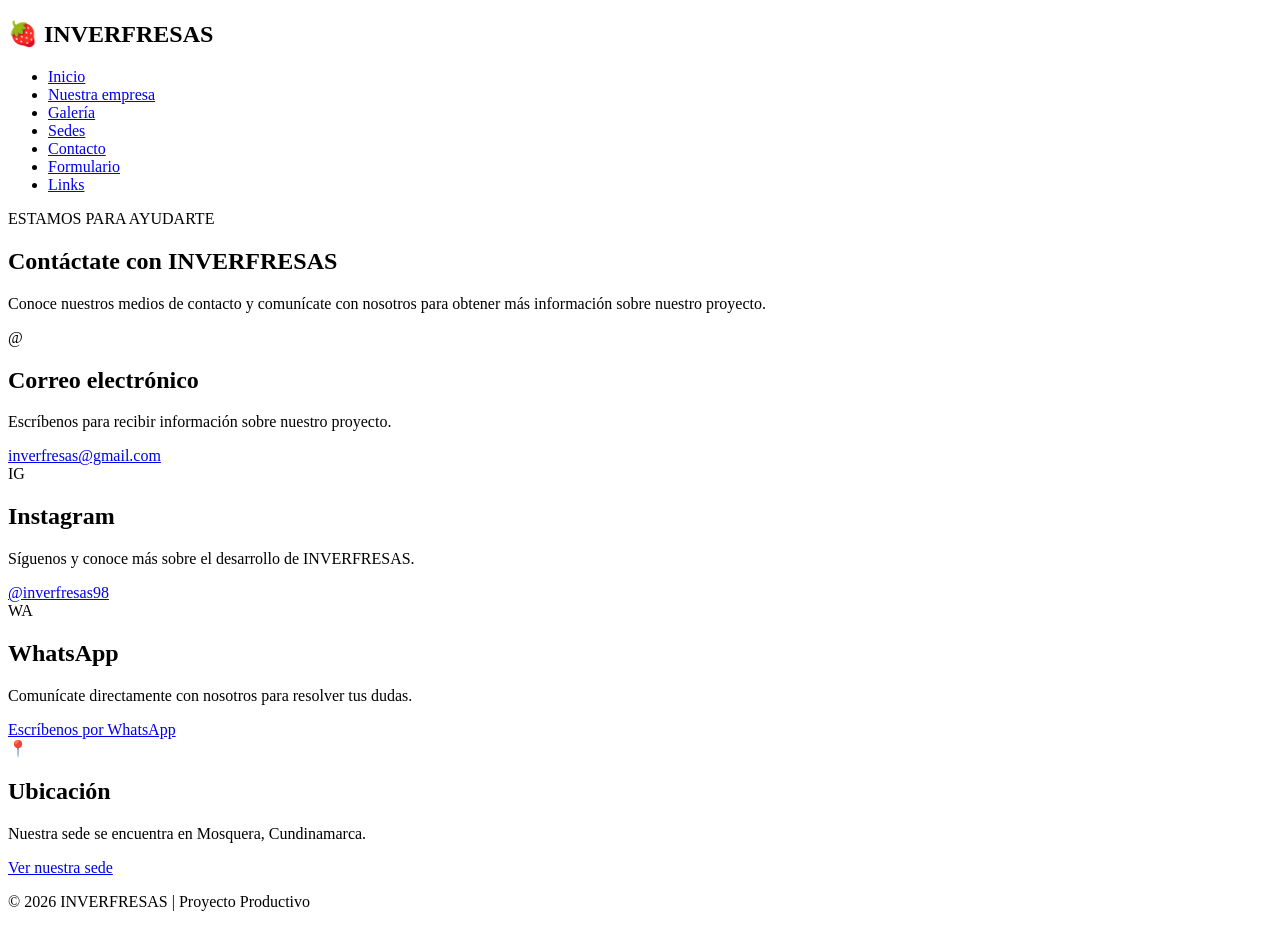
==== contacto.html @ eff29da8 "Add files via upload" ====
<!DOCTYPE html>
<html lang="es">

<head>
    <meta charset="UTF-8">
    <meta name="viewport" content="width=device-width, initial-scale=1.0">
    <title>Contacto | INVERFRESAS</title>
    <link rel="stylesheet" href="css/style.css">
</head>

<body>

    <header>
        <nav>

            <h2>🍓 INVERFRESAS</h2>

            <ul>
                <li><a href="index.html">Inicio</a></li>
                <li><a href="empresa.html">Nuestra empresa</a></li>
                <li><a href="galeria.html">Galería</a></li>
                <li><a href="sedes.html">Sedes</a></li>
                <li><a href="contacto.html" class="activo">Contacto</a></li>
                <li><a href="formulario.html">Formulario</a></li>
                <li><a href="links.html">Links</a></li>
            </ul>

        </nav>
    </header>


    <main>

        <section class="contacto">

            <div class="titulo-contacto">

                <p class="subtitulo">ESTAMOS PARA AYUDARTE</p>

                <h1>Contáctate con <span>INVERFRESAS</span></h1>

                <p>
                    Conoce nuestros medios de contacto y comunícate
                    con nosotros para obtener más información sobre
                    nuestro proyecto.
                </p>

            </div>


            <div class="contacto-grid">

                <div class="tarjeta-contacto">

                    <div class="icono-contacto">
                        @
                    </div>

                    <h2>Correo electrónico</h2>

                    <p>
                        Escríbenos para recibir información
                        sobre nuestro proyecto.
                    </p>

                    <a href="mailto:inverfresas@gmail.com">
                        inverfresas@gmail.com
                    </a>

                </div>


                <div class="tarjeta-contacto">

                    <div class="icono-contacto">
                        IG
                    </div>

                    <h2>Instagram</h2>

                    <p>
                        Síguenos y conoce más sobre el desarrollo
                        de INVERFRESAS.
                    </p>

                    <a href="#" target="_blank">
                        @inverfresas98
                    </a>

                </div>


                <div class="tarjeta-contacto">

                    <div class="icono-contacto">
                        WA
                    </div>

                    <h2>WhatsApp</h2>

                    <p>
                        Comunícate directamente con nosotros
                        para resolver tus dudas.
                    </p>

                    <a href="#" target="_blank">
                        Escríbenos por WhatsApp
                    </a>

                </div>


                <div class="tarjeta-contacto">

                    <div class="icono-contacto">
                        📍
                    </div>

                    <h2>Ubicación</h2>

                    <p>
                        Nuestra sede se encuentra en
                        Mosquera, Cundinamarca.
                    </p>

                    <a href="sedes.html">
                        Ver nuestra sede
                    </a>

                </div>

            </div>

        </section>

    </main>


    <footer>

        <p>
            © 2026 INVERFRESAS | Proyecto Productivo
        </p>

    </footer>
    <script src="java/script.js"></script>


</body>

</html>
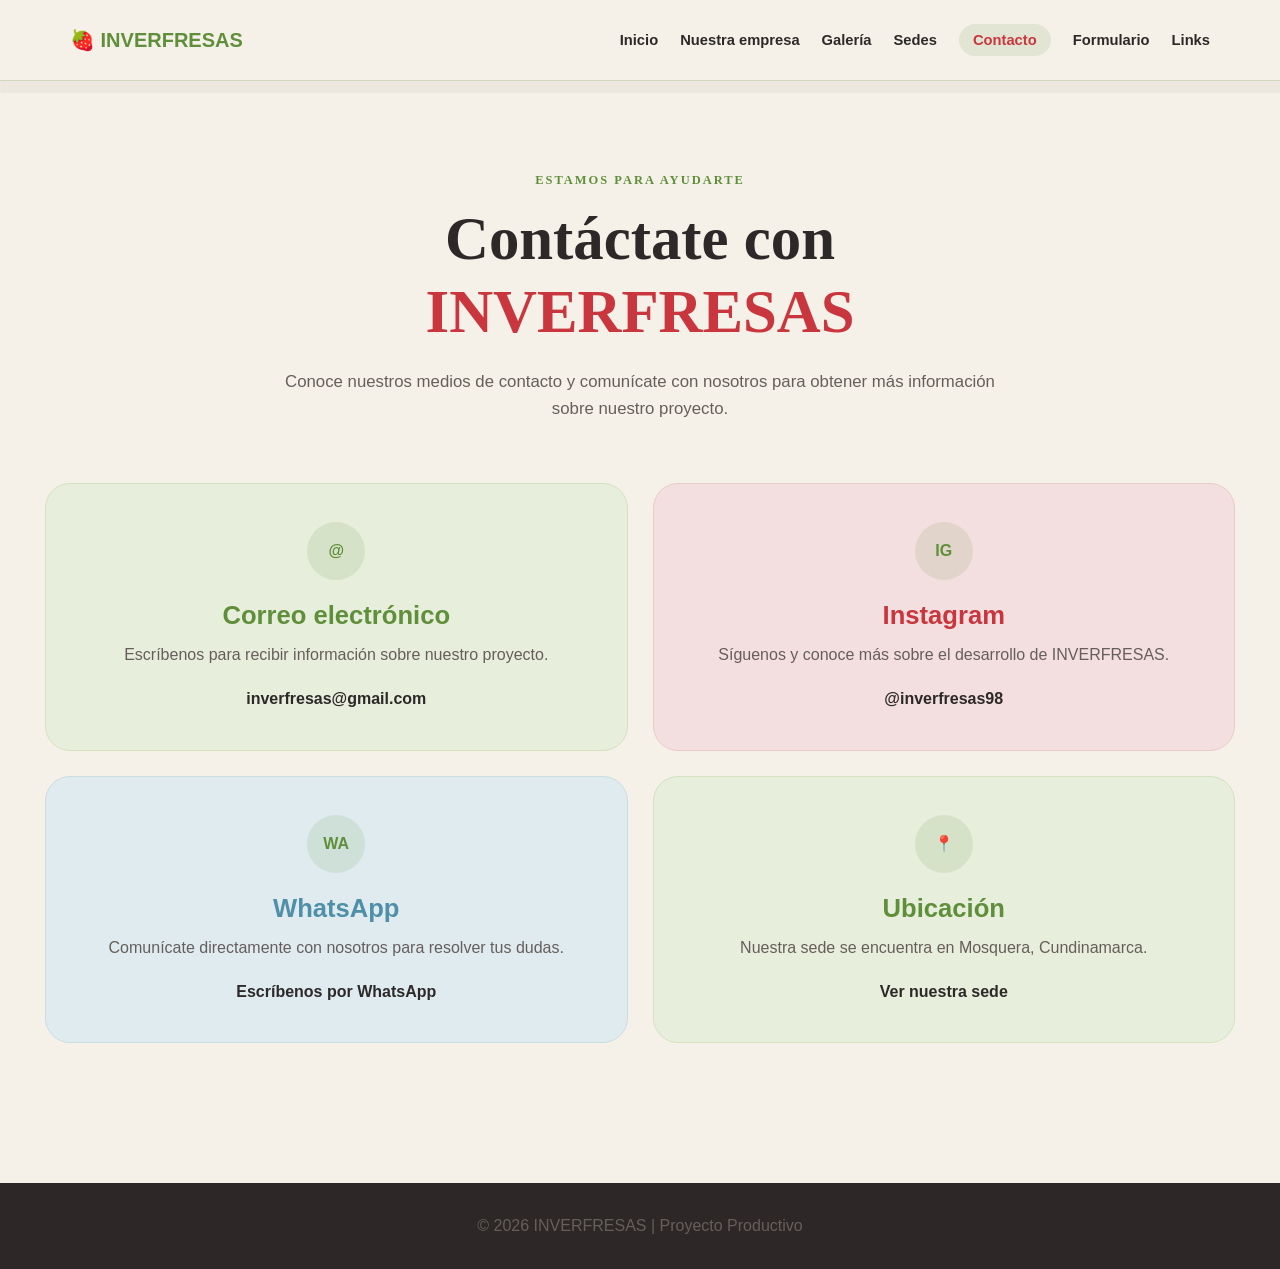
==== commit a0f01cfb: "Update contacto.html" ====
--- a/contacto.html
+++ b/contacto.html
@@ -5,7 +5,7 @@
     <meta charset="UTF-8">
     <meta name="viewport" content="width=device-width, initial-scale=1.0">
     <title>Contacto | INVERFRESAS</title>
-    <link rel="stylesheet" href="css/style.css">
+    <link rel="stylesheet" href="style.css">
 </head>
 
 <body>
@@ -148,4 +148,4 @@
 
 </body>
 
-</html>+</html>
--- a/style.css
+++ b/style.css
@@ -0,0 +1,1380 @@
+
+
+* {
+    margin: 0;
+    padding: 0;
+    box-sizing: border-box;
+}
+
+html {
+    scroll-behavior: smooth;
+}
+
+body {
+    font-family: Arial, Helvetica, sans-serif;
+    background: #F5F1E8;
+    color: #2D2928;
+    line-height: 1.6;
+}
+body > h1 {
+    text-align: center;
+    font-size: 4.5rem;
+    color: #c9363E;
+    margin: 25px 0 15px;
+    font-weight: 800;
+    letter-spacing: -1px;
+}
+
+
+
+header {
+    width: 100%;
+    background: #F5F1E8;
+    border-bottom: 1px solid rgba(95, 143, 58, 0.25);
+    position: sticky;
+    top: 0;
+    z-index: 1000;
+    box-shadow: 0.3px 12px rgba(45, 41, 40, 0.04);
+}
+
+nav {
+    max-width: 1200px;
+    margin: auto;
+    min-height: 80px;
+    padding: 15px 30px;
+
+    display: flex;
+    align-items: center;
+    justify-content: space-between;
+    gap: 25px;
+}
+
+nav h2 {
+    color: #5F8F3A;
+    font-size: 1.25rem;
+    white-space: nowrap;
+}
+
+nav ul {
+    list-style: none;
+
+    display: flex;
+    align-items: center;
+    justify-content: flex-end;
+    gap: 22px;
+}
+
+nav a {
+    text-decoration: none;
+    color: #2D2928;
+    font-size: 0.92rem;
+    font-weight: 600;
+    transition: 0.3s ease;
+}
+
+nav a:hover {
+    color: #5F8F3A;
+}
+
+nav a.activo {
+    color:#C9363E;
+    background: rgba(95, 143, 58, 0.12);
+    padding: 8px 14px;
+    border-radius: 20px;
+    font-weight: 700;
+}
+
+main {
+    width: 100%;
+}
+
+section {
+    max-width: 1200px;
+    margin: auto;
+    padding: 90px 30px;
+}
+
+.subtitulo {
+    color: #5F8F3A;
+    font-size: 0.78rem;
+    font-weight: bold;
+    font-family: serif;
+    letter-spacing: 2px;
+    margin-bottom: 12px;
+}
+
+h1,
+h2,
+h3 {
+    line-height: 1.2;
+}
+
+p {
+    color: #665e5b;
+}
+
+
+.inicio {
+    min-height: 650px;
+    max-width: 1300px;
+
+    display: grid;
+    grid-template-columns: 1fr 1fr;
+    align-items: center;
+    gap: 70px;
+
+    padding-top: 80px;
+    padding-bottom: 80px;
+}
+
+.contenido-inicio {
+    max-width: 570px;
+}
+
+.contenido-inicio h1 {
+    font-size: clamp(3.5rem, 6vw, 5.5rem);
+    font-weight: 800;
+    font-family: serif;
+    letter-spacing: -3px;
+    margin-bottom: 25px;
+    color: #2D2928;
+}
+
+.contenido-inicio h1 span {
+    color: #C9363E;
+}
+
+.contenido-inicio > p:not(.subtitulo) {
+    font-size: 1.12rem;
+    font-family: serif;
+    max-width: 500px;
+    margin-bottom: 30px;
+}
+
+.boton {
+    display: inline-block;
+    padding: 14px 26px;
+
+    background: #C9363E;
+    color: white;
+
+    text-decoration: none;
+    font-weight: bold;
+    border-radius: 30px;
+
+    transition: 0.3s ease;
+}
+
+.boton:hover {
+    background: #a92345;
+    transform: translateY(-2px);
+}
+
+.imagen-inicio {
+    width: 100%;
+    height: 520px;
+}
+
+.imagen-inicio img {
+    width: 100%;
+    height: 520px;
+    object-fit: cover;
+    border-radius: 25px;
+    box-shadow: 0 20px 45px rgba(80, 45, 45, 0.12);
+}
+
+
+.sobre-proyecto {
+    max-width: 1300px;
+
+    display: grid;
+    grid-template-columns: 1fr 1fr;
+    gap: 70px;
+    align-items: center;
+
+    background: #fff;
+    border-radius: 30px;
+}
+
+.texto-proyecto h2 {
+    font-size: 2.7rem;
+    margin-bottom: 22px;
+    color: #4F8FA8;
+}
+
+.texto-proyecto p:not(.subtitulo) {
+    margin-bottom: 18px;
+
+}
+
+.datos-proyecto {
+    display: grid;
+    grid-template-columns: 1fr 1fr;
+    gap: 18px;
+}
+
+.dato {
+    padding: 28px;
+    border-radius: 20px;
+    transition: .3s ease;
+    border: 1px solid transparent;
+}
+
+
+.dato:nth-child(1) {
+    background: rgba(95, 143, 58, 0.10);
+    border-color: rgba(95, 143, 58, 0.20);
+}
+
+.dato:nth-child(1) h3 {
+    color: #5F8F3A;
+}
+
+
+.dato:nth-child(2) {
+    background: rgba(79, 143, 168, 0.10);
+    border-color: rgba(79, 143, 168, 0.20);
+}
+
+.dato:nth-child(2) h3 {
+    color: #4F8FA8;
+}
+
+
+.dato:nth-child(3) {
+    background: rgba(201, 54, 62, 0.09);
+    border-color: rgba(201, 54, 62, 0.18);
+}
+
+.dato:nth-child(3) h3 {
+    color: #C9363E;
+}
+
+
+.dato:nth-child(4) {
+    background: rgba(95, 143, 58, 0.10);
+    border-color: rgba(95, 143, 58, 0.20);
+}
+
+.dato:nth-child(4) h3 {
+    color: #5F8F3A;
+}
+
+
+.dato:hover {
+    transform: translateY(-5px);
+    box-shadow: 0 12px 30px rgba(45, 41, 40, 0.10);
+}
+.dato:nth-child(1) span {
+    color: #5F8F3A;
+}
+
+.dato:nth-child(2) span {
+    color: #4F8FA8;
+}
+
+.dato:nth-child(3) span {
+    color: #C9363E;
+}
+
+.dato:nth-child(4) span {
+    color: #5F8F3A;
+}
+
+.dato:hover {
+    transform: translateY(-5px);
+    box-shadow: 0 12px 30px rgba(45, 41, 40, 0.10);
+}
+
+.dato span {
+    font-size: 2rem;
+}
+
+.dato h3 {
+    margin: 10px 0 5px;
+    color: #5F8F3A;
+}
+
+.dato p {
+    font-size: 0.9rem;
+}
+
+
+.como-funciona {
+    max-width: 1300px;
+    text-align: center;
+}
+
+.titulo-seccion {
+    max-width: 700px;
+    margin: auto;
+}
+
+.titulo-seccion h2 {
+    font-size: 2.7rem;
+    margin-bottom: 18px;
+    color: #4F8FA8;
+}
+
+.pasos {
+    margin-top: 50px;
+
+    display: grid;
+    grid-template-columns: 1fr auto 1fr auto 1fr;
+    align-items: center;
+    gap: 20px;
+}
+
+.paso {
+    background: #ffffff;
+    border: 1px solid #f0e3df;
+    padding: 30px 25px;
+    border-radius: 22px;
+    min-height: 240px;
+
+    display: flex;
+    flex-direction: column;
+    justify-content: center;
+}
+
+.icono {
+    width: 58px;
+    height: 58px;
+    margin: 0 auto 20px;
+    border-radius: 50%;
+    display: flex;
+    align-items: center;
+    justify-content: center;
+    font-size: 1rem;
+    font-weight: 800;
+    letter-spacing: 1px;
+    background: rgba(95, 143, 58, 0.12);
+    color: #5F8F3A;
+}
+
+.paso h3 {
+    margin-bottom: 12px;
+    font-size: 1.1rem;
+    color: #5F8F3A;
+}
+
+.paso p {
+    font-size: 0.9rem;
+}
+
+.flecha {
+    font-size: 2rem;
+    color: #4F8FA8;
+    font-weight: bold;
+}
+
+.paso {
+    background: rgba(255, 255, 255, 0.65);
+    border: 1px solid rgba(79, 143, 168, 0.18);
+    padding: 30px 25px;
+    border-radius: 22px;
+    min-height: 240px;
+    display: flex;
+    flex-direction: column;
+    justify-content: center;
+    transition: .3s ease;
+}
+
+.paso:hover {
+    transform: translateY(-5px);
+    box-shadow: 0 12px 28px rgba(45, 41, 40, 0.08);
+}
+
+
+.pasos .paso:nth-child(1) {
+    background: #E7EEDB;
+    border-color: #D4E2C0;
+}
+
+
+.pasos .paso:nth-child(3) {
+    background: #F3DFDF;
+    border-color: #EACACA;
+}
+
+
+.pasos .paso:nth-child(5) {
+    background: #DFEBEF;
+    border-color: #C9DDE3;
+}
+
+
+.segundo-proceso .paso:nth-child(1) {
+    background: #DFEBEF;
+    border-color: #C9DDE3;
+}
+
+
+.segundo-proceso .paso:nth-child(3) {
+    background: #E7EEDB;
+    border-color: #D4E2C0;
+}
+
+.segundo-proceso {
+    max-width: 850px;
+    margin: 25px auto 0;
+    grid-template-columns: 1fr auto 1fr;
+}
+
+.pasos .paso:nth-child(1) .icono {
+    background: rgba(95, 143, 58, 0.15);
+    color: #5F8F3A;
+}
+
+
+.pasos .paso:nth-child(3) .icono {
+    background: rgba(201, 54, 62, 0.12);
+    color: #C9363E;
+}
+
+
+.pasos .paso:nth-child(5) .icono {
+    background: rgba(79, 143, 168, 0.15);
+    color: #4F8FA8;
+}
+
+
+.segundo-proceso .paso:nth-child(1) .icono {
+    background: rgba(79, 143, 168, 0.15);
+    color: #4F8FA8;
+}
+
+
+.segundo-proceso .paso:nth-child(3) .icono {
+    background: rgba(95, 143, 58, 0.15);
+    color: #5F8F3A;
+}
+
+.empresa,
+.galeria,
+.sedes,
+.contacto {
+    max-width: 1200px;
+}
+
+.titulo-empresa,
+.titulo-galeria,
+.titulo-sedes,
+.titulo-contacto {
+    max-width: 750px;
+    margin: 0 auto 70px;
+    text-align: center;
+}
+
+.titulo-empresa h1,
+.titulo-galeria h1,
+.titulo-sedes h1,
+.titulo-contacto h1 {
+    font-size: 3.8rem;
+    margin-bottom: 20px;
+    color: #2d2928;
+}
+
+.titulo-empresa h1 span,
+.titulo-galeria h1 span,
+.titulo-sedes h1 span {
+    color: #c9363E;
+}
+
+.bloque-empresa {
+    display: block;
+    padding: 50px;
+    background: #E7EEDB;
+    border-radius: 28px;
+    border: 1px solid #D4E2C0;
+    margin-bottom: 35px;
+    text-align: center;
+}
+
+.bloque-empresa h2 {
+    font-size: 2.4rem;
+    margin-bottom: 20px;
+    color: #5F8F3A;
+}
+
+.bloque-empresa p {
+    max-width: 850px;
+    margin: 0 auto 12px;
+    color: #665E5B;
+    line-height: 1.7;
+}
+
+.mision-vision {
+    display: grid;
+    grid-template-columns: 1fr 1fr;
+    gap: 25px;
+    margin-bottom: 80px;
+}
+
+.tarjeta-empresa {
+    border-radius: 25px;
+    padding: 40px;
+    text-align: center;
+}
+
+.tarjeta-empresa:nth-child(1) {
+    background: #DFEBEF;
+    border: 1px solid #C9DDE3;
+}
+
+.tarjeta-empresa:nth-child(1) h2 {
+    color: #4F8FA8;
+}
+
+.tarjeta-empresa:nth-child(2) {
+    background: #F3DFDF;
+    border: 1px solid #EACACA;
+}
+
+.tarjeta-empresa:nth-child(2) h2 {
+    color: #C9363E;
+}
+
+.tarjeta-empresa h2 {
+    font-size: 2.1rem;
+    margin-bottom: 18px;
+}
+
+.tarjeta-empresa p {
+    color: #665E5B;
+    line-height: 1.7;
+}
+
+.objetivos {
+    text-align: center;
+}
+
+.objetivos h2 {
+    font-size: 2.7rem;
+    margin-bottom: 45px;
+    color: #4F8FA8;
+}
+
+.lista-objetivos {
+    display: grid;
+    grid-template-columns: repeat(4, 1fr);
+    gap: 20px;
+}
+
+.lista-objetivos > div {
+    padding: 30px 25px;
+    border-radius: 22px;
+    border: 1px solid transparent;
+    transition: 0.3s ease;
+}
+
+.lista-objetivos > div:nth-child(1),
+.lista-objetivos > div:nth-child(4) {
+    background: #E7EEDB;
+    border-color: #D4E2C0;
+}
+
+.lista-objetivos > div:nth-child(2) {
+    background: #DFEBEF;
+    border-color: #C9DDE3;
+}
+
+.lista-objetivos > div:nth-child(3) {
+    background: #F3DFDF;
+    border-color: #EACACA;
+}
+
+.lista-objetivos > div:nth-child(1) strong,
+.lista-objetivos > div:nth-child(4) strong {
+    color: #5F8F3A;
+}
+
+.lista-objetivos > div:nth-child(2) strong {
+    color: #4F8FA8;
+}
+
+.lista-objetivos > div:nth-child(3) strong {
+    color: #C9363E;
+}
+
+.lista-objetivos strong {
+    display: block;
+    margin: 0 0 10px;
+    font-size: 1.1rem;
+}
+
+.lista-objetivos p {
+    font-size: 0.92rem;
+    line-height: 1.6;
+}
+
+.lista-objetivos > div:hover {
+    transform: translateY(-5px);
+    box-shadow: 0 12px 30px rgba(45, 41, 40, 0.08);
+}
+
+
+.galeria {
+    max-width: 1250px;
+    margin: 0 auto;
+}
+
+.titulo-galeria {
+    max-width: 750px;
+    margin: 0 auto 65px;
+    text-align: center;
+}
+
+.titulo-galeria h1 {
+    font-size: 3.8rem;
+    margin-bottom: 20px;
+    color: #2d2827;
+}
+
+.titulo-galeria h1 span {
+    color: #c92f55;
+}
+
+
+
+.galeria-fotos {
+    display: grid;
+    grid-template-columns: repeat(3, 1fr);
+    gap: 22px;
+}
+
+.foto-galeria {
+    width: 100%;
+    overflow: hidden;
+    border-radius: 18px;
+    background: #ffffff;
+    cursor: pointer;
+}
+
+.foto-galeria img {
+    width: 100%;
+    height: 250px;
+    object-fit: cover;
+    display: block;
+
+    transition: transform 0.4s ease;
+}
+
+.foto-galeria:hover img {
+    transform: scale(1.05);
+}
+
+
+
+
+@media (max-width: 700px) {
+
+    .galeria-fotos {
+        grid-template-columns: repeat(2, 1fr);
+        gap: 15px;
+    }
+
+    .foto-galeria {
+        border-radius: 14px;
+    }
+
+    .foto-galeria img {
+        height: 180px;
+
+        visor-galeria {
+        padding: 15px;
+    }
+
+    .visor-galeria img {
+        max-width: 95%;
+        max-height: 80vh;
+    }
+
+    .cerrar-visor {
+        top: 10px;
+        right: 20px;
+        font-size: 38px;
+    }
+
+
+
+    .titulo-galeria h1 {
+        font-size: 2.7rem;
+    }
+}
+}
+
+
+@media (max-width: 450px) {
+
+    .galeria-fotos {
+        columns: 1;
+    }
+
+}
+
+.sedes {
+    max-width: 1250px;
+}
+
+.titulo-sedes {
+    max-width: 750px;
+    margin: 0 auto 65px;
+    text-align: center;
+}
+
+.titulo-sedes h1 {
+    font-size: 3.8rem;
+    margin-bottom: 20px;
+    color: #2D2928;
+}
+
+.titulo-sedes h1 span {
+    color: #C9363E;
+}
+
+.titulo-sedes > p:not(.subtitulo) {
+    color: #665E5B;
+    font-size: 1.05rem;
+}
+
+.sede-principal {
+    display: grid;
+    grid-template-columns: 1.15fr 0.85fr;
+    gap: 50px;
+    align-items: center;
+}
+
+.mapa-sede {
+    background: #DFEBEF;
+    border: 1px solid #C9DDE3;
+    border-radius: 28px;
+    padding: 25px;
+    min-height: 480px;
+    display: flex;
+    align-items: center;
+    justify-content: center;
+}
+
+.mapa-sede img {
+    width: 100%;
+    max-height: 450px;
+    object-fit: contain;
+    display: block;
+}
+
+.info-sede {
+    background: #E7EEDB;
+    border: 1px solid #D4E2C0;
+    border-radius: 28px;
+    padding: 45px;
+}
+
+.info-sede .subtitulo {
+    color: #5F8F3A;
+}
+
+.info-sede h2 {
+    font-size: 2.3rem;
+    color: #5F8F3A;
+    margin-bottom: 20px;
+}
+
+.info-sede > p:not(.subtitulo) {
+    color: #665E5B;
+    line-height: 1.7;
+    margin-bottom: 30px;
+}
+
+.dato-sede {
+    padding: 15px 0;
+    border-top: 1px solid rgba(95, 143, 58, 0.2);
+}
+
+.dato-sede strong {
+    display: block;
+    color: #2D2928;
+    margin-bottom: 3px;
+}
+
+.dato-sede span {
+    color: #665E5B;
+}
+
+
+.contacto {
+    max-width: 1250px;
+}
+
+.titulo-contacto {
+    max-width: 750px;
+    margin: 0 auto 60px;
+    text-align: center;
+}
+
+.titulo-contacto h1 {
+    font-size: 3.8rem;
+    margin-bottom: 20px;
+    color: #2D2928;
+}
+
+.titulo-contacto h1 span {
+    color: #C9363E;
+}
+
+.titulo-contacto > p:not(.subtitulo) {
+    color: #665E5B;
+    font-size: 1.05rem;
+}
+
+.contacto-grid {
+    display: grid;
+    grid-template-columns: repeat(2, 1fr);
+    gap: 25px;
+}
+
+.tarjeta-contacto {
+    padding: 38px;
+    border-radius: 25px;
+    text-align: center;
+    border: 1px solid transparent;
+    transition: 0.3s ease;
+}
+
+
+.tarjeta-contacto:nth-child(1) {
+    background: #E7EEDB;
+    border-color: #D4E2C0;
+}
+
+.tarjeta-contacto:nth-child(1) h2 {
+    color: #5F8F3A;
+}
+
+
+.tarjeta-contacto:nth-child(2) {
+    background: #F3DFDF;
+    border-color: #EACACA;
+}
+
+.tarjeta-contacto:nth-child(2) h2 {
+    color: #C9363E;
+}
+
+/* WhatsApp */
+.tarjeta-contacto:nth-child(3) {
+    background: #DFEBEF;
+    border-color: #C9DDE3;
+}
+
+.tarjeta-contacto:nth-child(3) h2 {
+    color: #4F8FA8;
+}
+
+/* Ubicación */
+.tarjeta-contacto:nth-child(4) {
+    background: #E7EEDB;
+    border-color: #D4E2C0;
+}
+
+.tarjeta-contacto:nth-child(4) h2 {
+    color: #5F8F3A;
+}
+
+.icono-contacto {
+    width: 58px;
+    height: 58px;
+    margin: 0 auto 20px;
+    border-radius: 50%;
+    display: flex;
+    align-items: center;
+    justify-content: center;
+    background: rgba(95, 143, 58, 0.12);
+    color: #5F8F3A;
+    font-weight: 800;
+    font-size: 1rem;
+}
+
+.tarjeta-contacto h2 {
+    font-size: 1.6rem;
+    margin-bottom: 12px;
+}
+
+.tarjeta-contacto p {
+    color: #665E5B;
+    margin-bottom: 18px;
+}
+
+.tarjeta-contacto a {
+    color: #2D2928;
+    font-weight: bold;
+    text-decoration: none;
+}
+
+.tarjeta-contacto a:hover {
+    color: #C9363E;
+}
+
+.tarjeta-contacto:hover {
+    transform: translateY(-5px);
+    box-shadow: 0 12px 30px rgba(45, 41, 40, 0.09);
+}
+
+
+footer {
+    margin-top: 50px;
+    padding: 30px;
+    background: #2d2827;
+    text-align: center;
+}
+
+
+
+.formulario {
+    max-width: 1000px;
+}
+
+.titulo-formulario {
+    max-width: 750px;
+    margin: 0 auto 55px;
+    text-align: center;
+}
+
+.titulo-formulario h1 {
+    font-size: 3.8rem;
+    margin-bottom: 20px;
+    color: #2D2928;
+}
+
+.titulo-formulario h1 span {
+    color: #C9363E;
+}
+
+.titulo-formulario > p:not(.subtitulo) {
+    color: #665E5B;
+    font-size: 1.05rem;
+}
+
+.formulario-contacto {
+    max-width: 850px;
+    margin: auto;
+    padding: 45px;
+    background: #FFFFFF;
+    border: 1px solid #E6DDD8;
+    border-radius: 28px;
+    box-shadow: 0 12px 35px rgba(45, 41, 40, 0.06);
+}
+
+.fila-formulario {
+    display: grid;
+    grid-template-columns: 1fr 1fr;
+    gap: 25px;
+}
+
+.campo {
+    margin-bottom: 25px;
+}
+
+.campo label {
+    display: block;
+    margin-bottom: 8px;
+    color: #2D2928;
+    font-weight: 700;
+}
+
+.campo input,
+.campo textarea {
+    width: 100%;
+    padding: 14px 16px;
+    border: 1px solid #D8D0CC;
+    border-radius: 12px;
+    background: #F5F1E8;
+    color: #2D2928;
+    font-family: inherit;
+    font-size: 0.95rem;
+    outline: none;
+    transition: 0.3s ease;
+}
+
+.campo input:focus,
+.campo textarea:focus {
+    border-color: #5F8F3A;
+    box-shadow: 0 0 0 3px rgba(95, 143, 58, 0.12);
+}
+
+.campo textarea {
+    resize: vertical;
+    min-height: 180px;
+}
+
+.formulario-contacto .boton {
+    display: block;
+    margin: 5px auto 0;
+    border: none;
+    cursor: pointer;
+    font-size: 1rem;
+}
+
+
+
+.links {
+    max-width: 1200px;
+}
+
+.titulo-links {
+    max-width: 750px;
+    margin: 0 auto 60px;
+    text-align: center;
+}
+
+.titulo-links h1 {
+    font-size: 3.8rem;
+    margin-bottom: 20px;
+    color: #2D2928;
+}
+
+.titulo-links h1 span {
+    color: #C9363E;
+}
+
+.titulo-links > p:not(.subtitulo) {
+    color: #665E5B;
+    font-size: 1.05rem;
+}
+
+.links-grid {
+    display: grid;
+    grid-template-columns: repeat(2, 1fr);
+    gap: 25px;
+    width: 100%;
+}
+
+.tarjeta-link {
+    display: block;
+    padding: 40px 30px;
+    border-radius: 25px;
+    text-align: center;
+    text-decoration: none;
+    border: 1px solid transparent;
+    transition: 0.3s ease;
+}
+
+
+.tarjeta-link:nth-child(1) {
+    background: #E7EEDB;
+    border-color: #D4E2C0;
+}
+
+.tarjeta-link:nth-child(1) h2 {
+    color: #5F8F3A;
+}
+
+
+.tarjeta-link:nth-child(2) {
+    background: #DFEBEF;
+    border-color: #C9DDE3;
+}
+
+.tarjeta-link:nth-child(2) h2 {
+    color: #4F8FA8;
+}
+
+
+.tarjeta-link:nth-child(3) {
+    background: #F3DFDF;
+    border-color: #EACACA;
+}
+
+.tarjeta-link:nth-child(3) h2 {
+    color: #C9363E;
+}
+
+.icono-link {
+    width: 58px;
+    height: 58px;
+    margin: 0 auto 20px;
+    border-radius: 50%;
+    display: flex;
+    align-items: center;
+    justify-content: center;
+    font-size: 1rem;
+    font-weight: 800;
+    letter-spacing: 1px;
+}
+
+.tarjeta-link:nth-child(1) .icono-link {
+    background: rgba(95, 143, 58, 0.15);
+    color: #5F8F3A;
+}
+
+.tarjeta-link:nth-child(2) .icono-link {
+    background: rgba(79, 143, 168, 0.15);
+    color: #4F8FA8;
+}
+
+.tarjeta-link:nth-child(3) .icono-link {
+    background: rgba(201, 54, 62, 0.12);
+    color: #C9363E;
+}
+
+.tarjeta-link:nth-child(4) {
+    display: block;
+    width: 100%;
+    padding: 40px 30px;
+    border-radius: 25px;
+    text-align: center;
+    text-decoration: none;
+    background: #E7EEDB;
+    border: 1px solid #D4E2C0;
+}
+
+.tarjeta-link:nth-child(4) h2 {
+    color: #5F8F3A;
+}
+
+.tarjeta-link:nth-child(4) .icono-link {
+    background: rgba(95,143,58,.15);
+    color: #5F8F3A;
+}
+.tarjeta-link h2 {
+    font-size: 1.7rem;
+    margin-bottom: 15px;
+}
+
+.tarjeta-link p {
+    color: #665E5B;
+    line-height: 1.6;
+    margin-bottom: 22px;
+}
+
+.ver-link {
+    color: #2D2928;
+    font-weight: 700;
+}
+
+.tarjeta-link:hover {
+    transform: translateY(-6px);
+    box-shadow: 0 12px 30px rgba(45, 41, 40, 0.09);
+}
+
+.tarjeta-link:hover .ver-link {
+    color: #C9363E;
+}
+
+
+
+
+@media (max-width: 950px) {
+
+    nav {
+        flex-direction: column;
+        padding: 20px;
+    }
+
+    nav ul {
+        flex-wrap: wrap;
+        justify-content: center;
+        gap: 14px;
+    }
+
+    .inicio,
+    .sobre-proyecto {
+        grid-template-columns: 1fr;
+    }
+
+    .inicio {
+        text-align: center;
+    }
+
+    .contenido-inicio {
+        margin: auto;
+    }
+
+    .contenido-inicio > p:not(.subtitulo) {
+        margin-left: auto;
+        margin-right: auto;
+    }
+
+    .datos-proyecto {
+        grid-template-columns: 1fr 1fr;
+    }
+
+    .pasos {
+        grid-template-columns: 1fr;
+    }
+
+    .flecha {
+        transform: rotate(90deg);
+    }
+
+    .segundo-proceso {
+        grid-template-columns: 1fr;
+    }
+
+    .lista-objetivos {
+        grid-template-columns: 1fr 1fr;
+    }
+
+    .galeria-grid,
+    .sedes-grid {
+        grid-template-columns: 1fr 1fr;
+    }
+}
+
+@media (max-width: 600px) {
+
+    section {
+        padding: 60px 20px;
+    }
+
+    nav h2 {
+        font-size: 1.05rem;
+    }
+
+    nav ul {
+        gap: 10px;
+    }
+
+    nav a {
+        font-size: 0.8rem;
+    }
+
+    .contenido-inicio h1 {
+        font-size: 3.4rem;
+        letter-spacing: -2px;
+    }
+
+    .imagen-inicio img {
+        height: 300px;
+    }
+
+    .datos-proyecto,
+    .mision-vision,
+    .lista-objetivos,
+    .galeria-grid,
+    .sedes-grid,
+    .contacto-grid {
+        grid-template-columns: 1fr;
+    }
+
+    .titulo-empresa h1,
+    .titulo-galeria h1,
+    .titulo-sedes h1,
+    .titulo-contacto h1 {
+        font-size: 2.7rem;
+    }
+
+    .bloque-empresa {
+        grid-template-columns: 1fr;
+        text-align: center;
+        padding: 30px;
+    }
+
+    .sobre-proyecto {
+        border-radius: 20px;
+    }
+    .contacto-grid {
+        grid-template-columns: 1fr;
+    }
+}
+    @media(max-width:600px) {
+
+    .titulo-formulario h1 {
+        font-size: 2.7rem;
+    }
+
+    .formulario-contacto {
+        padding: 30px 20px;
+    }
+
+    .fila-formulario {
+        grid-template-columns: 1fr;
+        gap: 0;
+    }
+}
+.links-grid {
+    display:grid;
+    grid-template-columns:repeat(2, 1fr);
+    gap:25px;
+}
+/* ANIMACIÓN DE SECCIONES */
+
+.oculto {
+    opacity: 0;
+    transform: translateY(25px);
+    transition: opacity 0.7s ease, transform 0.7s ease;
+}
+
+.mostrar {
+    opacity: 1;
+    transform: translateY(0);
+}
+
+
+/* =========================
+   VISOR DE GALERÍA
+========================= */
+
+.visor-galeria {
+    position: fixed;
+    top: 0;
+    left: 0;
+
+    width: 100%;
+    height: 100%;
+
+    background: rgba(0, 0, 0, 0.85);
+
+    display: flex;
+    justify-content: center;
+    align-items: center;
+
+    z-index: 9999;
+    padding: 30px;
+}
+
+.visor-galeria img {
+    max-width: 90%;
+    max-height: 85vh;
+
+    object-fit: contain;
+
+    border-radius: 12px;
+
+    box-shadow: 0 10px 40px rgba(0, 0, 0, 0.5);
+}
+
+.cerrar-visor {
+    position: absolute;
+
+    top: 20px;
+    right: 35px;
+
+    color: white;
+    font-size: 45px;
+
+    cursor: pointer;
+
+    transition: color 0.3s ease;
+}
+
+
+.cerrar-visor:hover {
+    color: #C9363E;
+}
+
+.foto-galeria img {
+    cursor: pointer;
+}
+
+
+body > h1,
+.contenido-inicio h1,
+.titulo-seccion h2,
+.titulo-galeria h1,
+.titulo-sedes h1,
+.titulo-contacto h1,
+.titulo-formulario h1,
+.titulo-links h1 {
+    font-family: Georgia, "Times New Roman", serif;
+}
